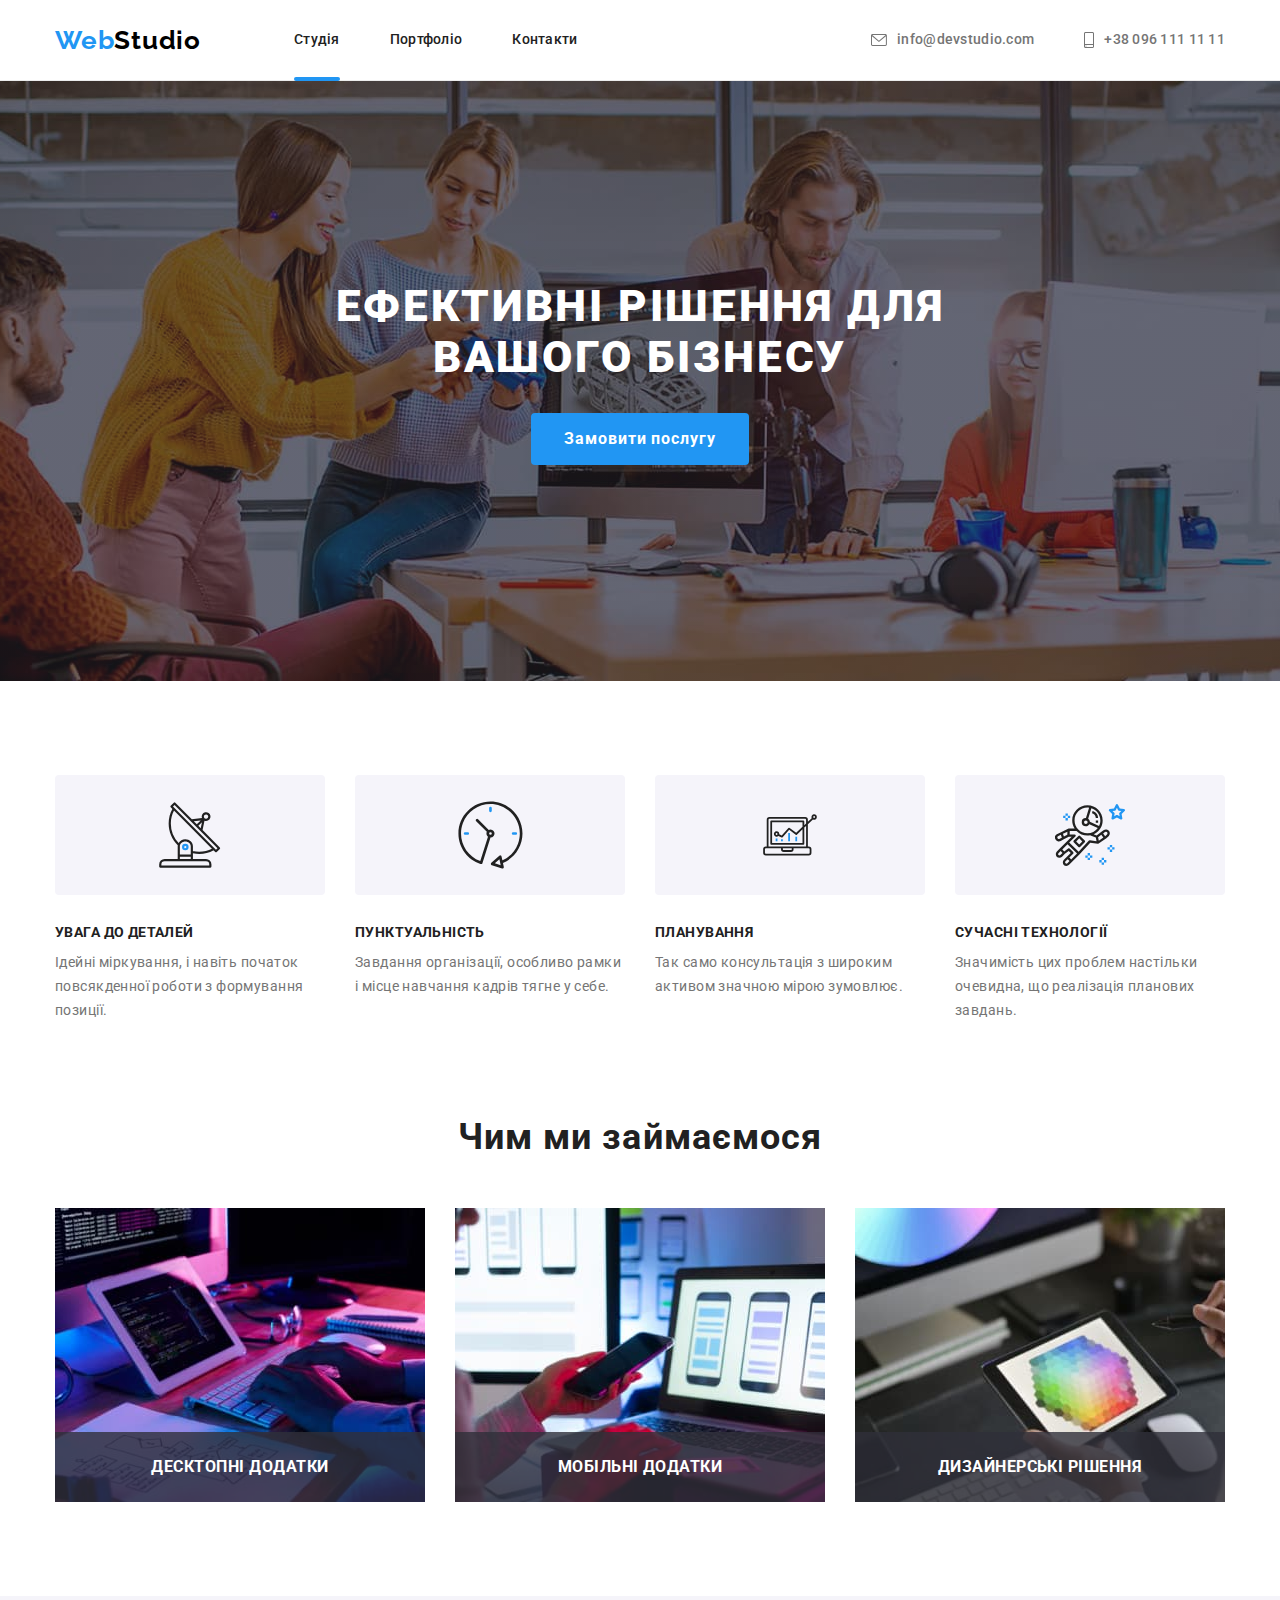
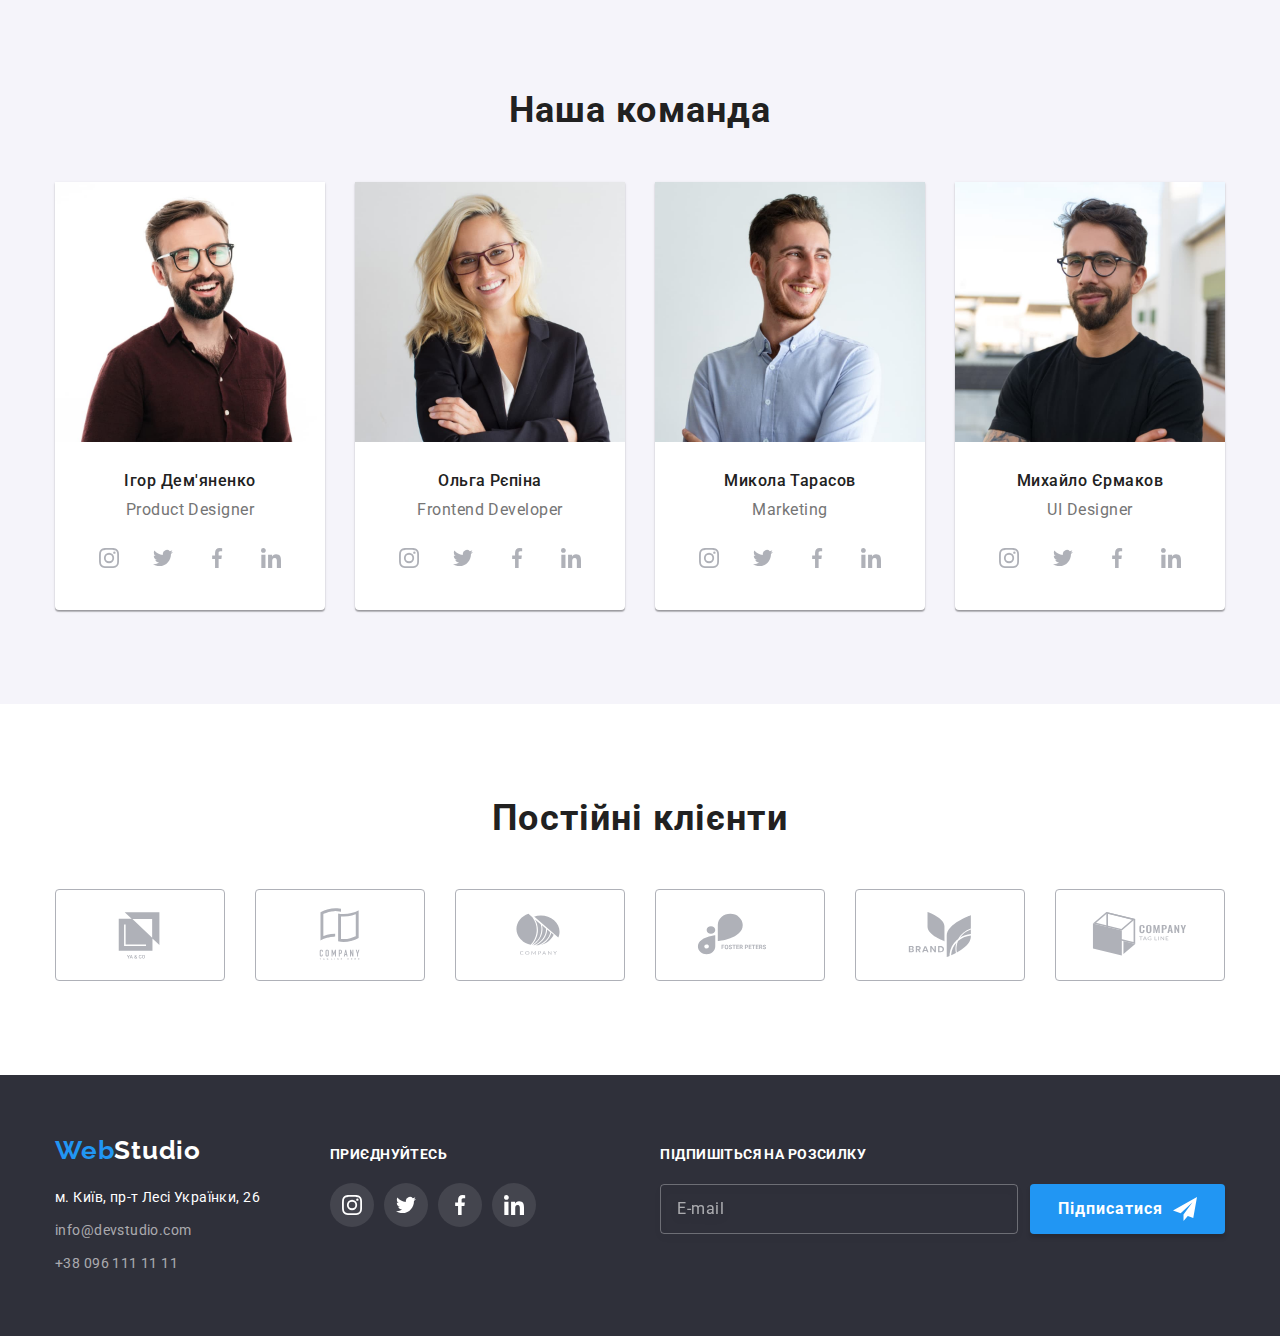
==== index.html @ 09e57047 "hw7" ====
<!DOCTYPE html>
<html lang="uk">
  <head>
    <meta charset="UTF-8" />
    <meta http-equiv="X-UA-Compatible" content="IE=edge" />
    <meta name="viewport" content="width=device-width, initial-scale=1.0" />
    <title>Document</title>
    <link
      href="https://fonts.googleapis.com/css2?family=Oleo+Script&family=Raleway:wght@700&family=Roboto:wght@400;500;700;900&display=swap"
      rel="stylesheet"
    />
    <link
      rel="stylesheet"
      href="https://cdnjs.cloudflare.com/ajax/libs/modern-normalize/1.1.0/modern-normalize.min.css"
    />
    <link rel="stylesheet" href="./css/styles.css" />
  </head>

  <body>
    <!-- шапка -->
    <header class="page-header">
      <div class="container main-nav">
        <nav class="main-nav">
          <a class="logo" href="./index.html"
            >Web<span class="main-nav__logo">Studio</span></a
          >
          <ul class="site-nav">
            <li class="site-nav__item">
              <a href="#" class="site-nav__link site-nav__link--active"
                >Студія</a
              >
            </li>
            <li class="site-nav__item">
              <a href="./portfolio.html" class="site-nav__link">Портфоліо</a>
            </li>
            <li class="site-nav__item">
              <a href="#" class="site-nav__link">Контакти</a>
            </li>
          </ul>
        </nav>
        <ul class="auth-nav">
          <li class="auth-nav__item">
            <a href="mailto:info@devstudio.com" class="auth-nav__link">
              <svg width="16" height="12">
                <use href="./images/icons.svg#icon-envelope"></use>
              </svg>
              info@devstudio.com</a
            >
          </li>
          <li class="auth-nav__item">
            <a href="tel:+380961111111" class="auth-nav__link">
              <svg width="10" height="16">
                <use href="./images/icons.svg#icon-smartphone"></use>
              </svg>
              +38 096 111 11 11</a
            >
          </li>
        </ul>
      </div>
    </header>
    <main>
      <!-- герой -->
      <section class="hero">
        <div class="container">
          <h1 class="hero__title">Ефективні рішення для вашого бізнесу</h1>
          <button data-modal-open class="hero__button" type="button">
            Замовити послугу
          </button>
        </div>
      </section>
      <!-- переваги -->
      <section class="section">
        <div class="container">
          <h2 class="visually-hidden">Переваги</h2>
          <ul class="advances">
            <li class="advances__item">
              <div class="advences__icons">
                <svg width="65.32" height="70">
                  <use href="./images/icons.svg#icon-antenna "></use>
                </svg>
              </div>
              <h3 class="advances__title">УВАГА ДО ДЕТАЛЕЙ</h3>
              <p class="advances__text">
                Ідейні міркування, і навіть початок повсякденної роботи з
                формування позиції.
              </p>
            </li>
            <li class="advances__item">
              <div class="advences__icons">
                <svg width="66.96" height="70">
                  <use href="./images/icons.svg#icon-clock "></use>
                </svg>
              </div>
              <h3 class="advances__title">ПУНКТУАЛЬНІСТЬ</h3>
              <p class="advances__text">
                Завдання організації, особливо рамки і місце навчання кадрів
                тягне у себе.
              </p>
            </li>
            <li class="advances__item">
              <div class="advences__icons">
                <svg width="70" height="53.69">
                  <use href="./images/icons.svg#icon-diagram "></use>
                </svg>
              </div>
              <h3 class="advances__title">ПЛАНУВАННЯ</h3>
              <p class="advances__text">
                Так само консультація з широким активом значною мірою зумовлює.
              </p>
            </li>
            <li class="advances__item">
              <div class="advences__icons">
                <svg width="70" height="70">
                  <use href="./images/icons.svg#icon-astronaut "></use>
                </svg>
              </div>
              <h3 class="advances__title">СУЧАСНІ ТЕХНОЛОГІЇ</h3>
              <p class="advances__text">
                Значимість цих проблем настільки очевидна, що реалізація
                планових завдань.
              </p>
            </li>
          </ul>
        </div>
      </section>
      <!-- робота -->
      <section class="section work__section">
        <div class="container">
          <h2 class="section-title">Чим ми займаємося</h2>
          <ul class="work">
            <li class="work__item">
              <img
                src="./images/img.jpg"
                alt="друкує код"
                width="370"
                height="294"
              />
              <p class="work__text">Десктопні додатки</p>
            </li>
            <li class="work__item">
              <img
                src="./images/img1.jpg"
                alt="робота за комп'ютером"
                width="370"
                height="294"
              />
              <p class="work__text">Мобільні додатки</p>
            </li>
            <li class="work__item">
              <img
                src="./images/img2.jpg"
                alt="розробка дизайну"
                width="370"
                height="294"
              />
              <p class="work__text">Дизайнерські рішення</p>
            </li>
          </ul>
        </div>
      </section>

      <!-- працівники -->
      <section class="section team__section">
        <div class="container">
          <h2 class="section-title">Наша команда</h2>
          <ul class="team">
            <li class="team__item">
              <img
                src="./images/igor.jpg"
                alt="чоловік"
                width="270"
                height="260"
              />
              <div class="team__information">
                <h3 class="team__title">Ігор Дем'яненко</h3>
                <p class="team__text">Product Designer</p>
                <ul class="team__net-list">
                  <li class="team__net-item">
                    <a href="" class="team__net-link">
                      <svg class="team__net-icon" width="20" height="20">
                        <use href="./images/icons.svg#icon-instagram"></use>
                      </svg>
                    </a>
                  </li>
                  <li class="team__net-item">
                    <a href="" class="team__net-link">
                      <svg class="team__net-icon" width="20" height="20">
                        <use href="./images/icons.svg#icon-twitter"></use>
                      </svg>
                    </a>
                  </li>
                  <li class="team__net-item">
                    <a href="" class="team__net-link">
                      <svg class="team__net-icon" width="20" height="20">
                        <use href="./images/icons.svg#icon-facebook"></use>
                      </svg>
                    </a>
                  </li>
                  <li class="team__net-item">
                    <a href="" class="team__net-link">
                      <svg class="team__net-icon" width="20" height="20">
                        <use href="./images/icons.svg#icon-linkedin"></use>
                      </svg>
                    </a>
                  </li>
                </ul>
              </div>
            </li>
            <li class="team__item">
              <img
                src="./images/olga.jpg"
                alt="жінка"
                width="270"
                height="260"
              />
              <div class="team__information">
                <h3 class="team__title">Ольга Рєпіна</h3>
                <p class="team__text">Frontend Developer</p>
                <ul class="team__net-list">
                  <li class="team__net-item">
                    <a href="" class="team__net-link">
                      <svg class="team__net-icon" width="20" height="20">
                        <use href="./images/icons.svg#icon-instagram"></use>
                      </svg>
                    </a>
                  </li>
                  <li class="team__net-item">
                    <a href="" class="team__net-link">
                      <svg class="team__net-icon" width="20" height="20">
                        <use href="./images/icons.svg#icon-twitter"></use>
                      </svg>
                    </a>
                  </li>
                  <li class="team__net-item">
                    <a href="" class="team__net-link">
                      <svg class="team__net-icon" width="20" height="20">
                        <use href="./images/icons.svg#icon-facebook"></use>
                      </svg>
                    </a>
                  </li>
                  <li class="team__net-item">
                    <a href="" class="team__net-link">
                      <svg class="team__net-icon" width="20" height="20">
                        <use href="./images/icons.svg#icon-linkedin"></use>
                      </svg>
                    </a>
                  </li>
                </ul>
              </div>
            </li>
            <li class="team__item">
              <img
                src="./images/mykola.jpg"
                alt="чоловік"
                width="270"
                height="260"
              />
              <div class="team__information">
                <h3 class="team__title">Микола Тарасов</h3>
                <p class="team__text">Marketing</p>
                <ul class="team__net-list">
                  <li class="team__net-item">
                    <a href="" class="team__net-link">
                      <svg class="team__net-icon" width="20" height="20">
                        <use href="./images/icons.svg#icon-instagram"></use>
                      </svg>
                    </a>
                  </li>
                  <li class="team__net-item">
                    <a href="" class="team__net-link">
                      <svg class="team__net-icon" width="20" height="20">
                        <use href="./images/icons.svg#icon-twitter"></use>
                      </svg>
                    </a>
                  </li>
                  <li class="team__net-item">
                    <a href="" class="team__net-link">
                      <svg class="team__net-icon" width="20" height="20">
                        <use href="./images/icons.svg#icon-facebook"></use>
                      </svg>
                    </a>
                  </li>
                  <li class="team__net-item">
                    <a href="" class="team__net-link">
                      <svg class="team__net-icon" width="20" height="20">
                        <use href="./images/icons.svg#icon-linkedin"></use>
                      </svg>
                    </a>
                  </li>
                </ul>
              </div>
            </li>
            <li class="team__item">
              <img
                src="./images/mykhailo.jpg"
                alt="чоловік"
                width="270"
                height="260"
              />
              <div class="team__information">
                <h3 class="team__title">Михайло Єрмаков</h3>
                <p class="team__text">UI Designer</p>
                <ul class="team__net-list">
                  <li class="team__net-item">
                    <a href="" class="team__net-link">
                      <svg class="team__net-icon" width="20" height="20">
                        <use href="./images/icons.svg#icon-instagram"></use>
                      </svg>
                    </a>
                  </li>
                  <li class="team__net-item">
                    <a href="" class="team__net-link">
                      <svg class="team__net-icon" width="20" height="20">
                        <use href="./images/icons.svg#icon-twitter"></use>
                      </svg>
                    </a>
                  </li>
                  <li class="team__net-item">
                    <a href="" class="team__net-link">
                      <svg class="team__net-icon" width="20" height="20">
                        <use href="./images/icons.svg#icon-facebook"></use>
                      </svg>
                    </a>
                  </li>
                  <li class="team__net-item">
                    <a href="" class="team__net-link">
                      <svg class="team__net-icon" width="20" height="20">
                        <use href="./images/icons.svg#icon-linkedin"></use>
                      </svg>
                    </a>
                  </li>
                </ul>
              </div>
            </li>
          </ul>
        </div>
      </section>
      <!-- клієнти -->
      <section class="section">
        <div class="container">
          <h2 class="section-title">Постійні клієнти</h2>
          <ul class="clients__list">
            <li class="clients__item">
              <a href="" class="clients__link">
                <svg class="clients__icon" width="106" height="60">
                  <use href="./images/icons.svg#icon-client1"></use>
                </svg>
              </a>
            </li>
            <li class="clients__item">
              <a href="" class="clients__link">
                <svg class="clients__icon" width="106" height="60">
                  <use href="./images/icons.svg#icon-client2"></use>
                </svg>
              </a>
            </li>
            <li class="clients__item">
              <a href="" class="clients__link">
                <svg class="clients__icon" width="106" height="60">
                  <use href="./images/icons.svg#icon-client3"></use>
                </svg>
              </a>
            </li>
            <li class="clients__item">
              <a href="" class="clients__link">
                <svg class="clients__icon" width="106" height="60">
                  <use href="./images/icons.svg#icon-client4"></use>
                </svg>
              </a>
            </li>
            <li class="clients__item">
              <a href="" class="clients__link">
                <svg class="clients__icon" width="106" height="60">
                  <use href="./images/icons.svg#icon-client5"></use>
                </svg>
              </a>
            </li>
            <li class="clients__item">
              <a href="" class="clients__link">
                <svg class="clients__icon" width="106" height="60">
                  <use href="./images/icons.svg#icon-client6"></use>
                </svg>
              </a>
            </li>
          </ul>
        </div>
      </section>
    </main>
    <!-- футер -->
    <footer class="footer">
      <div class="footer__container container">
        <div class="footer__container">
          <div class="footer-contacts__container">
            <a class="logo" href="./index.html"
              >Web<span class="footer-contacts__logo">Studio</span></a
            >
            <address class="footer-contacts__address">
              <ul class="footer-contacts__list">
                <li class="footer-contacts__item">
                  <a
                    class="footer-contacts__maps"
                    href="https://goo.gl/maps/bRiLxxTFk4Lpj27C7"
                    target="_blank"
                    rel="nofollow"
                    >м. Київ, пр-т Лесі Українки, 26</a
                  >
                </li>
                <li class="footer-contacts__item">
                  <a
                    class="footer-contacts__link"
                    href="mailto:info@devstudio.com"
                    >info@devstudio.com</a
                  >
                </li>
                <li class="footer-contacts__tem">
                  <a class="footer-contacts__link" href="tel:+380961111111"
                    >+38 096 111 11 11</a
                  >
                </li>
              </ul>
            </address>
          </div>
          <div class="footer-socials">
            <h2 class="footer-socials__title">Приєднуйтесь</h2>
            <ul class="footer-socials__list">
              <li class="footer-socials__item">
                <a href="" class="footer-socials__link">
                  <svg class="footer-socials__icon" width="20" height="20">
                    <use href="./images/icons.svg#icon-instagram"></use>
                  </svg>
                </a>
              </li>
              <li class="footer-socials__item">
                <a href="" class="footer-socials__link">
                  <svg class="footer-socials__icon" width="20" height="20">
                    <use href="./images/icons.svg#icon-twitter"></use>
                  </svg>
                </a>
              </li>
              <li class="footer-socials__item">
                <a href="" class="footer-socials__link">
                  <svg class="footer-socials__icon" width="20" height="20">
                    <use href="./images/icons.svg#icon-facebook"></use>
                  </svg>
                </a>
              </li>
              <li class="footer-socials__item">
                <a href="" class="footer-socials__link">
                  <svg class="footer-socials__icon" width="20" height="20">
                    <use href="./images/icons.svg#icon-linkedin"></use>
                  </svg>
                </a>
              </li>
            </ul>
          </div>
        </div>
        <form class="footer-form">
          <label class="footer-form__title" for="email"
            >Підпишіться на розсилку</label
          >
          <div class="footer-form__box">
            <input
              class="footer-form__input"
              type="email"
              name="email"
              id="email"
              placeholder="E-mail"
            />
            <button class="footer-form__button" type="submit">
              Підписатися
              <svg class="footer-form__icon" width="24" height="24">
                <use href="./images/icons.svg#icon-icon-send"></use>
              </svg>
            </button>
          </div>
        </form>
      </div>
    </footer>
    <!-- модальне вікно -->
    <div class="backdrop is-hidden" data-modal>
      <div class="modal">
        <button class="modal__button-close" type="button" data-modal-close>
          <svg width="11" height="11">
            <use
              class="modal__close-svg"
              href="./images/icons.svg#icon-close"
            ></use>
          </svg>
        </button>
        <p class="modal__title">Залиште свої дані, ми вам передзвонимо</p>
        <form>
          <label for="name" class="modal__form-label-name">Ім'я</label>
          <div class="modal__form-field">
            <input
              class="modal__form-input"
              type="text"
              name="name"
              id="name"
            />
            <svg class="modal__form-icon" width="12" height="12">
              <use href="./images/icons.svg#icon-form1"></use>
            </svg>
          </div>
          <label for="tel" class="modal__form-label">Телефон</label>
          <div class="modal__form-field">
            <input class="modal__form-input" type="tel" name="tel" id="tel" />
            <svg class="modal__form-icon" width="12" height="12">
              <use href="./images/icons.svg#icon-form2"></use>
            </svg>
          </div>
          <label for="email-form" class="modal__form-label">Пошта</label>
          <div class="modal__form-field">
            <input
              class="modal__form-input"
              type="email"
              name="email"
              id="email-form"
            />
            <svg class="modal__form-icon" width="12" height="12">
              <use href="./images/icons.svg#icon-form3"></use>
            </svg>
          </div>
          <label for="feedback" class="modal__form-label">Коментар</label>
          <textarea
            class="modal__form-comment"
            name="feedback"
            id="feedback"
            rows="10"
            placeholder="Введіть текст"
          ></textarea>
          <label class="modal__form-agreement" for="form-agreement">
            <input
              class="modal__checkbox"
              type="checkbox"
              name="form-agreement"
              id="form-agreement"
            />
            <span class="modal__checkbox-icon">
              <svg class="modal__check-icon" width="12" height="12">
                <use href="./images/icons.svg#icon-check"></use>
              </svg>
            </span>
            Погоджуюся з розсилкою та приймаю
            <a href="#"><span class="modal__agreement">Умови договору</span></a>
          </label>
          <button class="modal__button-form" type="submit">Відправити</button>
        </form>
      </div>
    </div>
    <script src="./js/modal.js"></script>
  </body>
</html>
---- css/styles.css ----
/* колір основного тексту #757575 */
/* колір заголовків #212121 */
/* білий #FFFFFF */
/* акцент #2196F3 */
/* пошта та адреса в футері rgba(255, 255, 255, 0.6) */
/* Background #F5F5F5 */
:root {
  --primary-text-color: #757575;
  --title-text-color: #212121;
  --accent-color: #2196f3;
  --white-text-color: #ffffff;
  --white-background-color: #ffffff;
  --primary-font-weight: 500;
  --second-font-weight: 700;
  --gradient: linear-gradient(rgba(47, 48, 58, 0.4), rgba(47, 48, 58, 0.4));
}
.section-title {
  margin-top: 0px;
  margin-bottom: 50px;
  color: var(--title-text-color);
  font-weight: var(--second-font-weight);
  font-size: 36px;
  line-height: 1.16;
  letter-spacing: 0.03em;
  text-align: center;
}
.container {
  width: 1200px;
  padding: 0 15px;
  margin: 0 auto;
}
.visually-hidden {
  position: absolute;
  white-space: nowrap;
  width: 1px;
  height: 1px;
  overflow: hidden;
  border: 0;
  padding: 0;
  clip: rect(0 0 0 0);
  clip-path: inset(50%);
  margin: -1px;
}
.section {
  padding-top: 94px;
  padding-bottom: 94px;
}
h1,
h2,
h3,
p {
  margin: 0px;
}
ul {
  margin: 0px;
  padding: 0px;
  list-style: none;
}
a {
  text-decoration: none;
}
body {
  background-color: var(--white-background-color);
  color: var(--primary-text-color);
  font-family: Roboto, sans-serif;
}

img {
  display: block;
  max-width: 100%;
  height: auto;
}
/* header */
.page-header {
  border-bottom: 1px solid #ececec;
}
/* main-nav */
.main-nav {
  display: flex;
  align-items: center;
  justify-content: space-between;
}

/* site-nav */
.logo {
  color: var(--accent-color);
  font-family: Raleway;
  font-weight: var(--second-font-weight);
  font-size: 26px;
  line-height: 1.19;
  letter-spacing: 0.03em;
}

.main-nav__logo {
  color: #000000;
}
.site-nav {
  display: flex;
  margin-left: 93px;
}
.site-nav__item {
  position: relative;
}

.site-nav__link--active::after {
  display: inline-block;
  content: "";
  width: 100%;
  height: 4px;
  position: absolute;
  left: 0;
  bottom: -1px;
  background-color: var(--accent-color);
  border-radius: 2px;
}

.site-nav__item:not(:last-child) {
  margin-right: 50px;
}
.site-nav__link {
  display: block;
  padding-top: 32px;
  padding-bottom: 32px;
  color: var(--title-text-color);
  font-weight: var(--primary-font-weight);
  font-size: 14px;
  line-height: 1.14;
  letter-spacing: 0.02em;
  transition-property: color;
  transition-duration: 250ms;
  transition-timing-function: cubic-bezier(0.4, 0, 0.2, 1);
}
.site-nav__link:hover,
.site-nav__link:focus {
  color: var(--accent-color);
}
/* auth-nav */

.auth-nav {
  display: flex;
}
.auth-nav__item {
  display: flex;
}
.auth-nav__item:not(:last-child) {
  margin-right: 50px;
}
.auth-nav__link {
  color: var(--primary-text-color);
  font-weight: var(--primary-font-weight);
  font-size: 14px;
  line-height: 1.14;
  letter-spacing: 0.02em;
  display: flex;
  align-items: center;
  fill: currentColor;
  gap: 10px;
  transition-property: color;
  transition-duration: 250ms;
  transition-timing-function: cubic-bezier(0.4, 0, 0.2, 1);
}
.auth-nav__link:hover,
.auth-nav__link:focus {
  color: var(--accent-color);
}
/* hero */
.hero {
  max-width: 1600px;
  height: 600px;
  margin: 0 auto;
  background-color: #2f303a;
  background-image: var(--gradient), url(../images/hero.jpg);
  background-position: center;
  background-repeat: no-repeat;
  background-size: cover;
  text-align: center;
  padding: 200px 0;
}
.hero__title {
  margin-left: auto;
  margin-right: auto;
  margin-top: 0px;
  margin-bottom: 30px;
  width: 696px;
  text-transform: uppercase;
  color: var(--white-text-color);
  font-weight: 900;
  font-size: 44px;
  line-height: 1.16;
  letter-spacing: 0.06em;
}
.hero__button {
  border: 1px solid transparent;
  border-radius: 4px;
  padding: 10px 32px;
  min-width: 216px;
  background-color: var(--accent-color);
  color: var(--white-text-color);
  font-weight: var(--second-font-weight);
  font-size: 16px;
  line-height: 1.87;
  letter-spacing: 0.06em;
  text-align: center;
  cursor: pointer;
}

/* button */

.filter__button {
  border: 1px solid transparent;
  border-radius: 4px;
  padding: 6px 22px;
  background-color: #f5f4fa;
  color: var(--title-text-color);
  font-weight: var(--primary-font-weight);
  font-size: 16px;
  line-height: 1.62;
  letter-spacing: 0.03em;
  cursor: pointer;
  text-align: center;
  transition-property: background-color, color, box-shadow;
  transition-duration: 250ms;
  transition-timing-function: cubic-bezier(0.4, 0, 0.2, 1);
}
.filter__item:not(:last-child) {
  margin-right: 8px;
}

.filter__button:hover,
.filter__button:focus {
  background-color: var(--accent-color);
  color: var(--white-text-color);
  box-shadow: 0px 3px 1px rgba(0, 0, 0, 0.1), 0px 1px 2px rgba(0, 0, 0, 0.08),
    0px 2px 2px rgba(0, 0, 0, 0.12);
}
.filter__list {
  display: flex;
  justify-content: center;
  margin-bottom: 50px;
}
/* advances */
.advances {
  display: flex;
  justify-content: center;
}
.advances__item:not(:last-child) {
  margin-right: 30px;
}

.advances__title {
  margin-top: 0px;
  margin-bottom: 10px;
  color: var(--title-text-color);
  font-weight: var(--second-font-weight);
  font-size: 14px;
  line-height: 1.14;
  letter-spacing: 0.03em;
}
.advances__text {
  margin-top: 0px;
  margin-bottom: 0px;
  font-size: 14px;
  line-height: 1.71;
  letter-spacing: 0.03em;
}

.advences__icons {
  display: flex;
  width: 270px;
  height: 120px;
  background-color: rgba(245, 244, 250, 1);
  border-radius: 4px;
  justify-content: center;
  align-items: center;
  margin-bottom: 30px;
}
/* work */
.work {
  display: flex;
  justify-content: center;
}
.work__item:not(:last-child) {
  margin-right: 30px;
}
.work__item {
  position: relative;
}
.work__text {
  display: flex;
  position: absolute;
  width: 100%;
  height: 70px;
  bottom: 0;
  left: 0;
  background: rgba(47, 48, 58, 0.8);
  font-weight: var(--second-font-weight);
  letter-spacing: 0.03em;
  line-height: 1.14;
  text-transform: uppercase;
  color: var(--white-text-color);
  align-items: center;
  justify-content: center;
}
.work__section {
  padding-top: 0px;
}
/* team */
.team {
  display: flex;
  justify-content: center;
}
.team__section {
  background-color: #f5f4fa;
}
.team__item {
  background-color: #fff;
  box-shadow: 0px 1px 3px rgba(0, 0, 0, 0.12), 0px 1px 1px rgba(0, 0, 0, 0.14),
    0px 2px 1px rgba(0, 0, 0, 0.2);
  border-radius: 0px 0px 4px 4px;
}
.team__item:not(:last-child) {
  margin-right: 30px;
}

.team__title {
  margin-bottom: 10px;
  text-align: center;
  color: var(--title-text-color);
  font-weight: var(--primary-font-weight);
  font-size: 16px;
  line-height: 1.17;
  letter-spacing: 0.03em;
}
.team__text {
  text-align: center;
  font-size: 16px;
  line-height: 1.17;
  letter-spacing: 0.03em;
  margin-bottom: 16px;
}
.team__information {
  padding-top: 30px;
  padding-bottom: 30px;
}

.team__net-list {
  display: flex;
  justify-content: center;
  gap: 10px;
}
.team__net-link {
  display: flex;
  width: 100%;
  height: 100%;
  align-items: center;
  justify-content: center;
  background-color: var(--white-background-color);
  border-radius: 50%;
  transition-property: background-color;
  transition-duration: 250ms;
  transition-timing-function: cubic-bezier(0.4, 0, 0.2, 1);
}
.team__net-link:hover,
.team__net-link:focus {
  background-color: var(--accent-color);
}
.team__net-link:hover .team__net-icon {
  fill: var(--white-text-color);
}
.team__net-link:focus .team__net-icon {
  fill: var(--white-text-color);
}
.team__net-icon {
  fill: #afb1b8;
  transition-property: fill;
  transition-duration: 250ms;
  transition-timing-function: cubic-bezier(0.4, 0, 0.2, 1);
}
.team__net-item {
  width: 44px;
  height: 44px;
}
/* clients */
.clients__list {
  display: flex;
  gap: 30px;
}

.clients__item {
  height: 92px;
  width: calc((100% - 60px) / 6);
}

.clients__link {
  display: flex;
  width: 100%;
  height: 100%;
  align-items: center;
  justify-content: center;
  border: 1px solid #afb1b8;
  border-radius: 4px;
  color: #afb1b8;
  transition-property: border-color;
  transition-duration: 250ms;
  transition-timing-function: cubic-bezier(0.4, 0, 0.2, 1);
}
.clients__icon {
  fill: currentColor;
  transition-property: fill;
  transition-duration: 250ms;
  transition-timing-function: cubic-bezier(0.4, 0, 0.2, 1);
}
.clients__link:hover,
.clients__link:focus {
  border-color: var(--accent-color);
}
.clients__link:hover .clients__icon {
  fill: var(--accent-color);
}
.clients__link:focus .clients__icon {
  fill: var(--accent-color);
}
/* footer */
.footer {
  background-color: #2f303a;
  padding-top: 60px;
  padding-bottom: 60px;
}
.footer__container {
  display: flex;
  align-items: baseline;
  flex-grow: 1;
}
.footer-first__container {
  flex-grow: 1;
}

.footer-contacts__logo {
  color: var(--white-text-color);
}

.footer-contacts__address {
  margin-top: 20px;
}
.footer-contacts__item {
  margin-top: 0px;
  font-size: 14px;
  line-height: 1.71;
  letter-spacing: 0.03em;
}
.footer-contacts__item:not(:last-child) {
  margin-bottom: 9px;
}
.footer-contacts__list {
  color: rgba(255, 255, 255, 0.6);
  text-decoration: none;
  font-style: normal;
  font-size: 14px;
  line-height: 1.71;
  letter-spacing: 0.03em;
}
.footer-contacts__maps {
  color: var(--white-text-color);
  text-decoration: none;
}
.footer-contacts__link {
  color: rgba(255, 255, 255, 0.6);
}
.footer-socials {
  margin-left: 70px;
  margin-right: 0 auto;
}
.footer-socials__title {
  margin-top: 0px;
  margin-bottom: 20px;
  color: var(--white-text-color);
  font-weight: var(--second-font-weight);
  font-size: 14px;
  line-height: 1.16;
  letter-spacing: 0.03em;
  text-transform: uppercase;
}
.footer-socials__item {
  width: 44px;
  height: 44px;
}

.footer-socials__list {
  display: flex;
  justify-content: center;
  gap: 10px;
}
.footer-socials__link {
  display: flex;
  width: 100%;
  height: 100%;
  align-items: center;
  justify-content: center;
  background-color: rgba(255, 255, 255, 0.1);
  border-radius: 50%;
  transition-property: background-color;
  transition-duration: 250ms;
  transition-timing-function: cubic-bezier(0.4, 0, 0.2, 1);
}
.footer-socials__link:hover,
.footer-socials__link:focus {
  background-color: var(--accent-color);
}
.footer-socials__link:hover .footer-socials__icon {
  fill: var(--white-text-color);
}
.footer-socials__link:focus .footer-socials__icon {
  fill: var(--white-text-color);
}
.footer-socials__icon {
  fill: var(--white-text-color);
}
.footer-form {
  margin-left: 93px;
}
.footer-form__title {
  margin-top: 0px;
  color: var(--white-text-color);
  font-weight: var(--second-font-weight);
  font-size: 14px;
  line-height: 1.16;
  letter-spacing: 0.03em;
  text-transform: uppercase;
}
.footer-form__box {
  display: flex;
  justify-content: right;
  margin-top: 20px;
}
.footer-form__input {
  width: 358px;
  padding: 14px 16px;
  margin-right: 12px;
  font-size: 16px;
  line-height: 1.25;
  letter-spacing: 0.03em;
  background-color: initial;
  outline: none;
  border: 1px solid rgba(255, 255, 255, 0.3);
  filter: drop-shadow(0px 4px 4px rgba(0, 0, 0, 0.15));
  border-radius: 4px;
}
.footer-form__input::placeholder {
  font-size: 16px;
  line-height: 1.25;
  letter-spacing: 0.03em;
  color: rgba(255, 255, 255, 0.6);
}
.footer-form__button {
  display: flex;
  border: none;
  border-radius: 4px;
  padding: 10px 28px;
  background-color: var(--accent-color);
  color: var(--white-text-color);
  font-weight: var(--second-font-weight);
  font-size: 16px;
  line-height: 1.87;
  letter-spacing: 0.06em;
  text-align: center;
  align-items: center;
  cursor: pointer;
  box-shadow: 0px 4px 4px rgba(0, 0, 0, 0.15);
}
.footer-form__icon {
  margin-left: 10px;
}
/* products */
.products {
  display: flex;
  flex-wrap: wrap;
}

.products__item {
  margin-right: 30px;
  margin-bottom: 30px;
  width: 370px;
  border-bottom: 1px solid #eeeeee;
}
.products__item:nth-child(3n) {
  margin-right: 0px;
}
.products__item:nth-last-child(-n + 3) {
  margin-bottom: 0px;
}
.products__link {
  display: block;
  transition: box-shadow 250ms cubic-bezier(0.4, 0, 0.2, 1);
}
.products__link:hover,
.products__link:focus {
  box-shadow: 0px 1px 1px rgba(0, 0, 0, 0.12), 0px 4px 4px rgba(0, 0, 0, 0.06),
    1px 4px 6px rgba(0, 0, 0, 0.16);
}
.products__title {
  margin-bottom: 4px;
  color: var(--title-text-color);
  font-weight: var(--second-font-weight);
  font-size: 18px;
  line-height: 2;
  letter-spacing: 0.06em;
}
.products__text {
  font-size: 16px;
  line-height: 1.87;
  letter-spacing: 0.03em;
  color: var(--primary-text-color);
}
.products__description {
  padding: 20px 24px;
  border-bottom: 1px solid #eeeeee;
  border-left: 1px solid #eeeeee;
  border-right: 1px solid #eeeeee;
}
.products__img {
  overflow: hidden;
  position: relative;
}

.products__overlay {
  position: absolute;
  background: rgba(33, 150, 243, 0.9);
  top: 0;
  left: 0;
  width: 100%;
  height: 100%;
  transition: transform 250ms cubic-bezier(0.4, 0, 0.2, 1);
  transition-property: transform;
  transform: translateY(100%);
}

.products__overlay-text {
  font-weight: 400;
  font-size: 18px;
  letter-spacing: 0.03em;
  color: var(--white-text-color);
  padding: 63px 24px;
  line-height: 1.5;
}

.products__link:hover .products__overlay,
.products__link:focus .products__overlay {
  transform: translateY(0);
}

/* form */
.backdrop.is-hidden {
  visibility: hidden;
  opacity: 0;
  pointer-events: none;
}
.backdrop {
  position: fixed;
  top: 0;
  left: 0;
  width: 100%;
  height: 100%;
  background-color: rgba(0, 0, 0, 0.2);
  transition: opacity 250ms cubic-bezier(0.4, 0, 0.2, 1),
    visibility 250ms cubic-bezier(0.4, 0, 0.2, 1);
}
.modal {
  position: absolute;
  transform: translate(-50%, -50%);
  top: 50%;
  left: 50%;
  width: 528px;
  background: var(--white-background-color);
  box-shadow: 0px 1px 3px rgba(0, 0, 0, 0.12), 0px 1px 1px rgba(0, 0, 0, 0.14),
    0px 2px 1px rgba(0, 0, 0, 0.2);
  border-radius: 4px;
  transition: transform 250ms cubic-bezier(0.4, 0, 0.2, 1);
  padding: 40px;
}
.modal__button-close {
  position: absolute;
  cursor: pointer;
  top: 8px;
  right: 8px;
  width: 30px;
  height: 30px;
  background: #ffffff;
  border-radius: 50%;
  border: 1px solid rgba(0, 0, 0, 0.1);
  transition-property: border-color;
  transition-duration: 250ms;
  transition-timing-function: cubic-bezier(0.4, 0, 0.2, 1);
}
.modal__button-close:hover,
.modal__button-close:focus {
  border-color: var(--accent-color);
}
.modal__close-svg {
  transition-property: fill;
  transition-duration: 250ms;
  transition-timing-function: cubic-bezier(0.4, 0, 0.2, 1);
}
.modal__button-close:hover .modal__close-svg {
  fill: var(--accent-color);
}
.modal__button-close:focus .modal__close-svg {
  fill: var(--accent-color);
}

.modal__title {
  font-weight: var(--second-font-weight);
  color: var(--title-text-color);
  font-size: 20px;
  letter-spacing: 0.03em;
  line-height: 1.15;
  text-align: center;
  margin-bottom: 12px;
}
.modal__form-label-name {
  display: block;
  font-weight: 400;
  font-size: 12px;
  line-height: 1.17;
  margin-bottom: 4px;
  letter-spacing: 0.01em;
}
.modal__form-label {
  display: block;
  font-weight: 400;
  font-size: 12px;
  line-height: 1.17;
  margin-bottom: 4px;
  margin-top: 10px;
  letter-spacing: 0.01em;
}
.modal__form-field {
  position: relative;
}
.modal__form-comment {
  display: block;
  resize: none;
  padding: 12px 16px;
  width: 100%;
  height: 120px;
  border: 1px solid rgba(33, 33, 33, 0.2);
  border-radius: 4px;
  margin-bottom: 20px;
}

.modal__form-comment::placeholder {
  color: rgba(117, 117, 117, 0.5);
  letter-spacing: 0.01em;
  font-size: 12px;
  line-height: 1.17;
}

.modal__form-input {
  width: 100%;
  padding: 12px 15px 12px 42px;
  font-size: 12px;
  line-height: 1.17;
  border: 1px solid rgba(33, 33, 33, 0.2);
  border-radius: 4px;
  outline: none;
  transition-property: border-color;
  transition-duration: 250ms;
  transition-timing-function: cubic-bezier(0.4, 0, 0.2, 1);
}

.modal__form-input:hover,
.modal__form-input:focus {
  border-color: var(--accent-color);
}

.modal__form-input:hover + .modal__form-icon {
  fill: var(--accent-color);
}
.modal__form-input:focus + .modal__form-icon {
  fill: var(--accent-color);
}

.modal__form-icon {
  position: absolute;
  top: 50%;
  left: 15px;
  transform: translateY(-50%);
  align-items: center;
  transition-property: fill;
  transition-duration: 250ms;
  transition-timing-function: cubic-bezier(0.4, 0, 0.2, 1);
}
.modal__form-agreement {
  display: flex;
  align-items: center;
  justify-content: center;
  letter-spacing: 0.03em;
  font-size: 14px;
  line-height: 1.71;
}

.modal__agreement {
  color: var(--accent-color);
  text-decoration: underline;
  letter-spacing: 0.03em;
  font-size: 14px;
  line-height: 1.71;
}
.modal__checkbox-icon {
  position: relative;
  display: inline-block;
  margin-right: 7px;
  width: 16px;
  height: 16px;
  border: 2px solid var(--title-text-color);
  border-radius: 2px;
  transition-property: background-color, border-color;
  transition-duration: 250ms;
  transition-timing-function: cubic-bezier(0.4, 0, 0.2, 1);
}
.modal__check-icon {
  position: absolute;
  top: 50%;
  left: 50%;
  transform: translate(-50%, -50%);
}

.modal__checkbox {
  -webkit-appearance: none;
  -moz-appearance: none;
  appearance: none;
}
.modal__checkbox:checked + .modal__checkbox-icon {
  background-color: var(--accent-color);
  border-color: var(--accent-color);
}

.modal__button-form {
  display: block;
  margin: 30px auto 0;
  border: none;
  border-radius: 4px;
  padding: 10px 52px;
  background-color: var(--accent-color);
  color: var(--white-text-color);
  font-weight: var(--second-font-weight);
  font-size: 16px;
  line-height: 1.87;
  letter-spacing: 0.06em;
  text-align: center;
  cursor: pointer;
  box-shadow: 0px 4px 4px rgba(0, 0, 0, 0.15);
  transition-property: background-color, box-shadow;
  transition-duration: 250ms;
  transition-timing-function: cubic-bezier(0.4, 0, 0.2, 1);
}

.modal__button-form:hover,
.modal__button-form:focus {
  background: #188ce8;
  box-shadow: 0px 4px 4px rgba(0, 0, 0, 0.15);
}
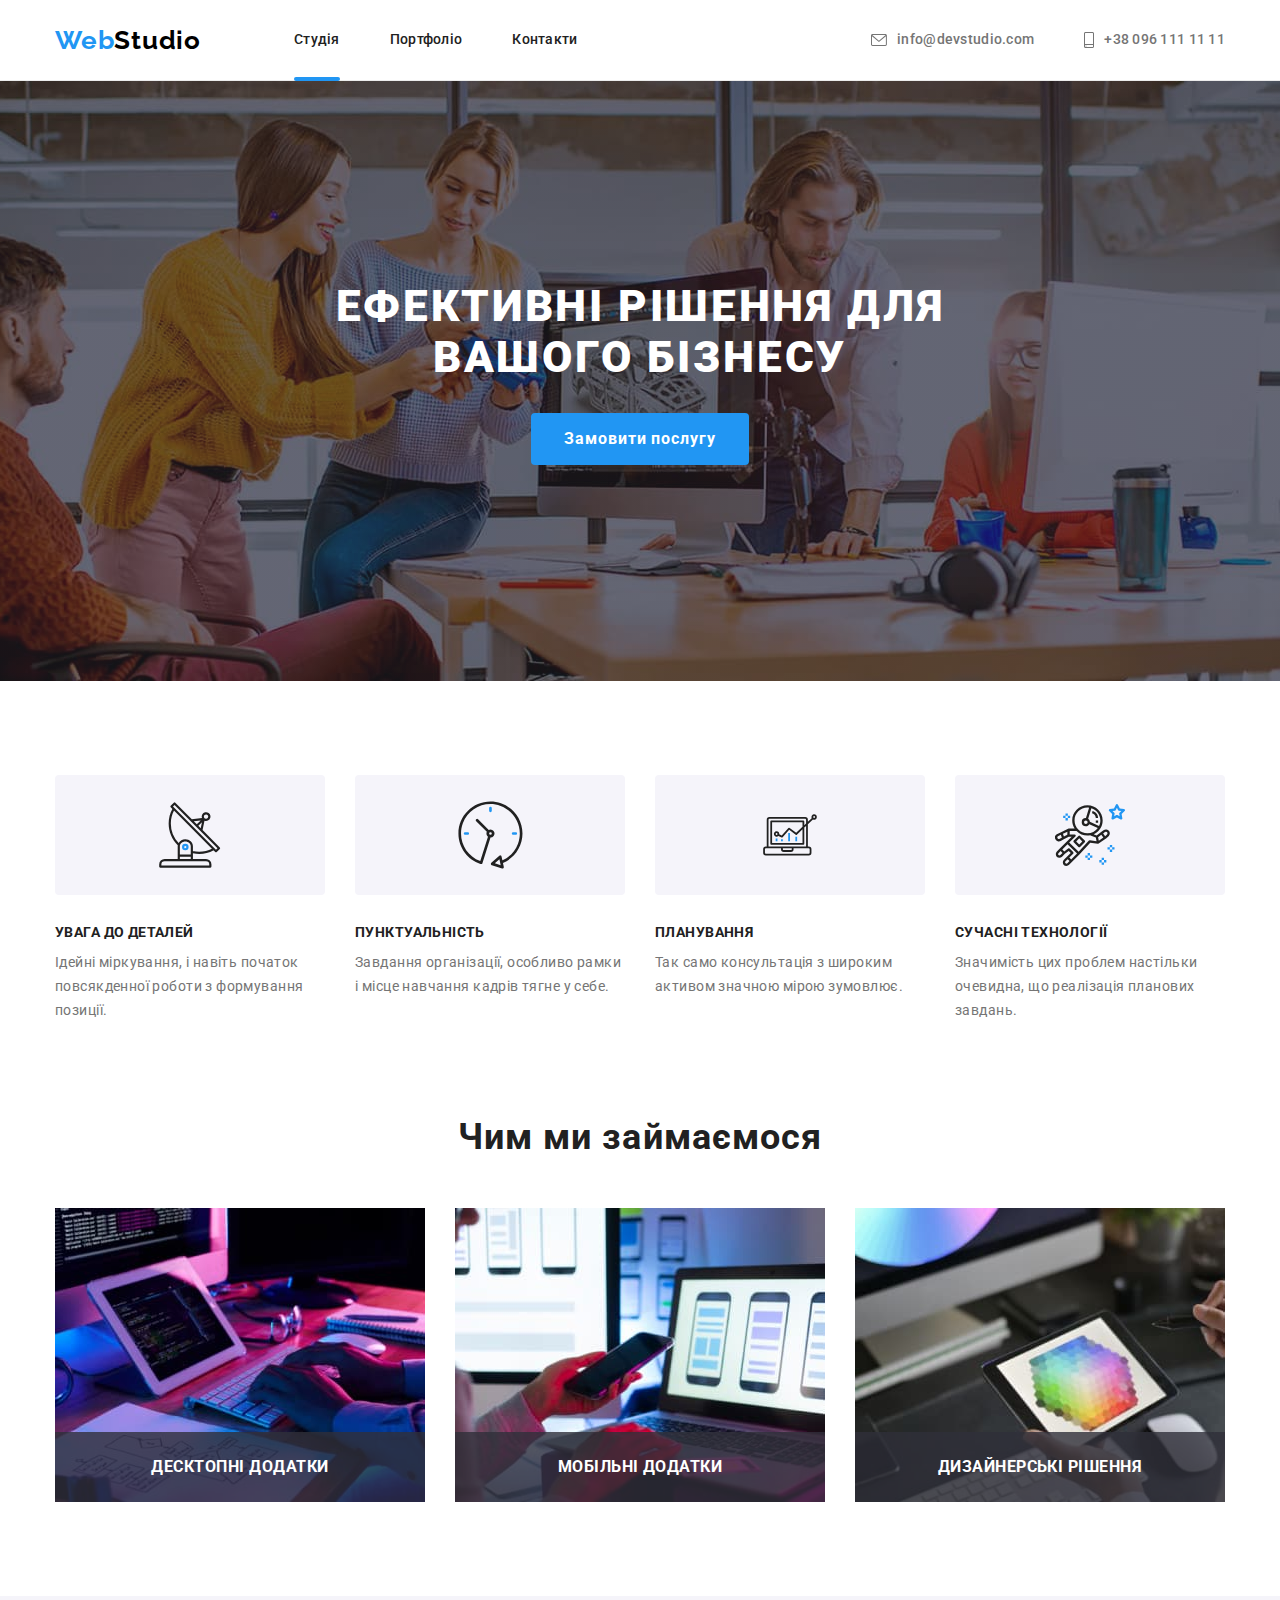
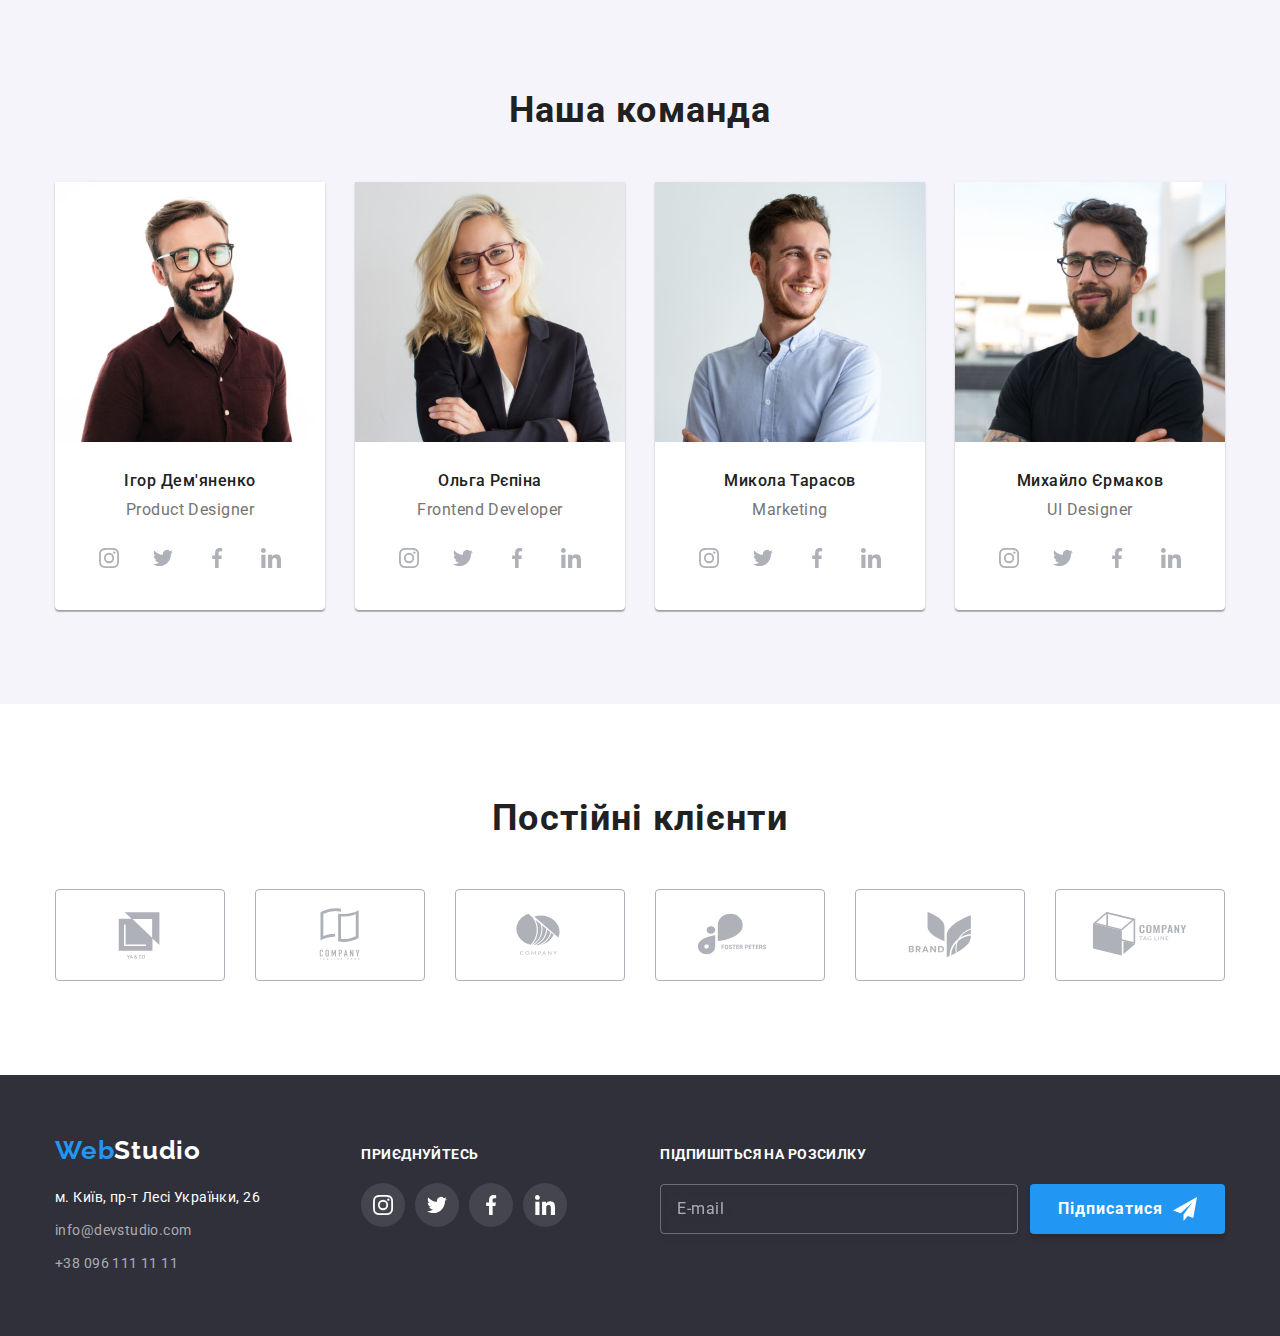
==== commit 0f8854a5: "homework 7" ====
--- a/index.html
+++ b/index.html
@@ -13,7 +13,7 @@
       rel="stylesheet"
       href="https://cdnjs.cloudflare.com/ajax/libs/modern-normalize/1.1.0/modern-normalize.min.css"
     />
-    <link rel="stylesheet" href="./css/styles.css" />
+    <link rel="stylesheet" href="./css/main.min.css" />
   </head>
 
   <body>
@@ -21,14 +21,10 @@
     <header class="page-header">
       <div class="container main-nav">
         <nav class="main-nav">
-          <a class="logo" href="./index.html"
-            >Web<span class="main-nav__logo">Studio</span></a
-          >
+          <a class="logo" href="./index.html">Web<span class="main-nav__logo">Studio</span></a>
           <ul class="site-nav">
             <li class="site-nav__item">
-              <a href="#" class="site-nav__link site-nav__link--active"
-                >Студія</a
-              >
+              <a href="#" class="site-nav__link site-nav__link--active">Студія</a>
             </li>
             <li class="site-nav__item">
               <a href="./portfolio.html" class="site-nav__link">Портфоліо</a>
@@ -63,9 +59,7 @@
       <section class="hero">
         <div class="container">
           <h1 class="hero__title">Ефективні рішення для вашого бізнесу</h1>
-          <button data-modal-open class="hero__button" type="button">
-            Замовити послугу
-          </button>
+          <button data-modal-open class="hero__button" type="button">Замовити послугу</button>
         </div>
       </section>
       <!-- переваги -->
@@ -74,31 +68,29 @@
           <h2 class="visually-hidden">Переваги</h2>
           <ul class="advances">
             <li class="advances__item">
-              <div class="advences__icons">
+              <div class="advances__icons">
                 <svg width="65.32" height="70">
                   <use href="./images/icons.svg#icon-antenna "></use>
                 </svg>
               </div>
               <h3 class="advances__title">УВАГА ДО ДЕТАЛЕЙ</h3>
               <p class="advances__text">
-                Ідейні міркування, і навіть початок повсякденної роботи з
-                формування позиції.
+                Ідейні міркування, і навіть початок повсякденної роботи з формування позиції.
               </p>
             </li>
             <li class="advances__item">
-              <div class="advences__icons">
+              <div class="advances__icons">
                 <svg width="66.96" height="70">
                   <use href="./images/icons.svg#icon-clock "></use>
                 </svg>
               </div>
               <h3 class="advances__title">ПУНКТУАЛЬНІСТЬ</h3>
               <p class="advances__text">
-                Завдання організації, особливо рамки і місце навчання кадрів
-                тягне у себе.
+                Завдання організації, особливо рамки і місце навчання кадрів тягне у себе.
               </p>
             </li>
             <li class="advances__item">
-              <div class="advences__icons">
+              <div class="advances__icons">
                 <svg width="70" height="53.69">
                   <use href="./images/icons.svg#icon-diagram "></use>
                 </svg>
@@ -109,50 +101,34 @@
               </p>
             </li>
             <li class="advances__item">
-              <div class="advences__icons">
+              <div class="advances__icons">
                 <svg width="70" height="70">
                   <use href="./images/icons.svg#icon-astronaut "></use>
                 </svg>
               </div>
               <h3 class="advances__title">СУЧАСНІ ТЕХНОЛОГІЇ</h3>
               <p class="advances__text">
-                Значимість цих проблем настільки очевидна, що реалізація
-                планових завдань.
+                Значимість цих проблем настільки очевидна, що реалізація планових завдань.
               </p>
             </li>
           </ul>
         </div>
       </section>
       <!-- робота -->
-      <section class="section work__section">
+      <section class="section work">
         <div class="container">
           <h2 class="section-title">Чим ми займаємося</h2>
-          <ul class="work">
+          <ul class="work__list">
             <li class="work__item">
-              <img
-                src="./images/img.jpg"
-                alt="друкує код"
-                width="370"
-                height="294"
-              />
+              <img src="./images/img.jpg" alt="друкує код" width="370" height="294" />
               <p class="work__text">Десктопні додатки</p>
             </li>
             <li class="work__item">
-              <img
-                src="./images/img1.jpg"
-                alt="робота за комп'ютером"
-                width="370"
-                height="294"
-              />
+              <img src="./images/img1.jpg" alt="робота за комп'ютером" width="370" height="294" />
               <p class="work__text">Мобільні додатки</p>
             </li>
             <li class="work__item">
-              <img
-                src="./images/img2.jpg"
-                alt="розробка дизайну"
-                width="370"
-                height="294"
-              />
+              <img src="./images/img2.jpg" alt="розробка дизайну" width="370" height="294" />
               <p class="work__text">Дизайнерські рішення</p>
             </li>
           </ul>
@@ -160,17 +136,12 @@
       </section>
 
       <!-- працівники -->
-      <section class="section team__section">
+      <section class="section team">
         <div class="container">
           <h2 class="section-title">Наша команда</h2>
-          <ul class="team">
+          <ul class="team__list">
             <li class="team__item">
-              <img
-                src="./images/igor.jpg"
-                alt="чоловік"
-                width="270"
-                height="260"
-              />
+              <img src="./images/igor.jpg" alt="чоловік" width="270" height="260" />
               <div class="team__information">
                 <h3 class="team__title">Ігор Дем'яненко</h3>
                 <p class="team__text">Product Designer</p>
@@ -207,12 +178,7 @@
               </div>
             </li>
             <li class="team__item">
-              <img
-                src="./images/olga.jpg"
-                alt="жінка"
-                width="270"
-                height="260"
-              />
+              <img src="./images/olga.jpg" alt="жінка" width="270" height="260" />
               <div class="team__information">
                 <h3 class="team__title">Ольга Рєпіна</h3>
                 <p class="team__text">Frontend Developer</p>
@@ -249,12 +215,7 @@
               </div>
             </li>
             <li class="team__item">
-              <img
-                src="./images/mykola.jpg"
-                alt="чоловік"
-                width="270"
-                height="260"
-              />
+              <img src="./images/mykola.jpg" alt="чоловік" width="270" height="260" />
               <div class="team__information">
                 <h3 class="team__title">Микола Тарасов</h3>
                 <p class="team__text">Marketing</p>
@@ -291,12 +252,7 @@
               </div>
             </li>
             <li class="team__item">
-              <img
-                src="./images/mykhailo.jpg"
-                alt="чоловік"
-                width="270"
-                height="260"
-              />
+              <img src="./images/mykhailo.jpg" alt="чоловік" width="270" height="260" />
               <div class="team__information">
                 <h3 class="team__title">Михайло Єрмаков</h3>
                 <p class="team__text">UI Designer</p>
@@ -339,7 +295,7 @@
       <section class="section">
         <div class="container">
           <h2 class="section-title">Постійні клієнти</h2>
-          <ul class="clients__list">
+          <ul class="clients">
             <li class="clients__item">
               <a href="" class="clients__link">
                 <svg class="clients__icon" width="106" height="60">
@@ -389,8 +345,8 @@
     <!-- футер -->
     <footer class="footer">
       <div class="footer__container container">
-        <div class="footer__container">
-          <div class="footer-contacts__container">
+        <div class="footer__box">
+          <div class="footer-contacts">
             <a class="logo" href="./index.html"
               >Web<span class="footer-contacts__logo">Studio</span></a
             >
@@ -406,16 +362,12 @@
                   >
                 </li>
                 <li class="footer-contacts__item">
-                  <a
-                    class="footer-contacts__link"
-                    href="mailto:info@devstudio.com"
+                  <a class="footer-contacts__link" href="mailto:info@devstudio.com"
                     >info@devstudio.com</a
                   >
                 </li>
                 <li class="footer-contacts__tem">
-                  <a class="footer-contacts__link" href="tel:+380961111111"
-                    >+38 096 111 11 11</a
-                  >
+                  <a class="footer-contacts__link" href="tel:+380961111111">+38 096 111 11 11</a>
                 </li>
               </ul>
             </address>
@@ -455,9 +407,7 @@
           </div>
         </div>
         <form class="footer-form">
-          <label class="footer-form__title" for="email"
-            >Підпишіться на розсилку</label
-          >
+          <label class="footer-form__title" for="email">Підпишіться на розсилку</label>
           <div class="footer-form__box">
             <input
               class="footer-form__input"
@@ -481,22 +431,14 @@
       <div class="modal">
         <button class="modal__button-close" type="button" data-modal-close>
           <svg width="11" height="11">
-            <use
-              class="modal__close-svg"
-              href="./images/icons.svg#icon-close"
-            ></use>
+            <use class="modal__close-svg" href="./images/icons.svg#icon-close"></use>
           </svg>
         </button>
         <p class="modal__title">Залиште свої дані, ми вам передзвонимо</p>
         <form>
           <label for="name" class="modal__form-label-name">Ім'я</label>
           <div class="modal__form-field">
-            <input
-              class="modal__form-input"
-              type="text"
-              name="name"
-              id="name"
-            />
+            <input class="modal__form-input" type="text" name="name" id="name" />
             <svg class="modal__form-icon" width="12" height="12">
               <use href="./images/icons.svg#icon-form1"></use>
             </svg>
@@ -510,12 +452,7 @@
           </div>
           <label for="email-form" class="modal__form-label">Пошта</label>
           <div class="modal__form-field">
-            <input
-              class="modal__form-input"
-              type="email"
-              name="email"
-              id="email-form"
-            />
+            <input class="modal__form-input" type="email" name="email" id="email-form" />
             <svg class="modal__form-icon" width="12" height="12">
               <use href="./images/icons.svg#icon-form3"></use>
             </svg>
--- a/css/main.min.css
+++ b/css/main.min.css
@@ -0,0 +1,2 @@
+:root{--primary-text-color: #757575;--title-text-color: #212121;--accent-color: #2196f3;--white-text-color: #ffffff;--white-background-color: #ffffff;--primary-font-weight: 500;--second-font-weight: 700;--gradient: linear-gradient(rgba(47, 48, 58, 0.4), rgba(47, 48, 58, 0.4))}.section-title{margin-top:0px;margin-bottom:50px;color:var(--title-text-color);font-weight:var(--second-font-weight);font-size:36px;line-height:1.16;letter-spacing:0.03em;text-align:center}.container{width:1200px;padding:0 15px;margin:0 auto}.section{padding-top:94px;padding-bottom:94px}h1,h2,h3,p{margin:0px}ul{margin:0px;padding:0px;list-style:none}a{text-decoration:none}body{background-color:var(--white-background-color);color:var(--primary-text-color);font-family:Roboto, sans-serif}img{display:block;max-width:100%;height:auto}.visually-hidden{position:absolute;white-space:nowrap;width:1px;height:1px;overflow:hidden;border:0;padding:0;clip:rect(0 0 0 0);-webkit-clip-path:inset(50%);clip-path:inset(50%);margin:-1px}.page-header{border-bottom:1px solid #ececec}.main-nav{display:-webkit-box;display:-ms-flexbox;display:flex;-webkit-box-align:center;-ms-flex-align:center;align-items:center;-webkit-box-pack:justify;-ms-flex-pack:justify;justify-content:space-between}.main-nav__logo{color:#000000}.logo{color:var(--accent-color);font-family:Raleway;font-weight:var(--second-font-weight);font-size:26px;line-height:1.19;letter-spacing:0.03em}.site-nav{display:-webkit-box;display:-ms-flexbox;display:flex;margin-left:93px}.site-nav__item{position:relative}.site-nav__item:not(:last-child){margin-right:50px}.site-nav__link{display:block;padding-top:32px;padding-bottom:32px;color:var(--title-text-color);font-weight:var(--primary-font-weight);font-size:14px;line-height:1.14;letter-spacing:0.02em;-webkit-transition-property:color;transition-property:color;-webkit-transition-duration:250ms;transition-duration:250ms;-webkit-transition-timing-function:cubic-bezier(0.4, 0, 0.2, 1);transition-timing-function:cubic-bezier(0.4, 0, 0.2, 1)}.site-nav__link--active::after{display:inline-block;content:'';width:100%;height:4px;position:absolute;left:0;bottom:-1px;background-color:var(--accent-color);border-radius:2px}.site-nav__link:hover,.site-nav__link:focus{color:var(--accent-color)}.auth-nav{display:-webkit-box;display:-ms-flexbox;display:flex}.auth-nav__item{display:-webkit-box;display:-ms-flexbox;display:flex}.auth-nav__item:not(:last-child){margin-right:50px}.auth-nav__link{color:var(--primary-text-color);font-weight:var(--primary-font-weight);font-size:14px;line-height:1.14;letter-spacing:0.02em;display:-webkit-box;display:-ms-flexbox;display:flex;-webkit-box-align:center;-ms-flex-align:center;align-items:center;fill:currentColor;gap:10px;-webkit-transition-property:color;transition-property:color;-webkit-transition-duration:250ms;transition-duration:250ms;-webkit-transition-timing-function:cubic-bezier(0.4, 0, 0.2, 1);transition-timing-function:cubic-bezier(0.4, 0, 0.2, 1)}.auth-nav__link:hover,.auth-nav__link:focus{color:var(--accent-color)}.hero{max-width:1600px;height:600px;margin:0 auto;background-color:#2f303a;background-image:var(--gradient),url(../images/hero.jpg);background-position:center;background-repeat:no-repeat;background-size:cover;text-align:center;padding:200px 0}.hero__title{margin-left:auto;margin-right:auto;margin-top:0px;margin-bottom:30px;width:696px;text-transform:uppercase;color:var(--white-text-color);font-weight:900;font-size:44px;line-height:1.16;letter-spacing:0.06em}.hero__button{border:1px solid transparent;border-radius:4px;padding:10px 32px;min-width:216px;background-color:var(--accent-color);color:var(--white-text-color);font-weight:var(--second-font-weight);font-size:16px;line-height:1.87;letter-spacing:0.06em;text-align:center;cursor:pointer}.advances{display:-webkit-box;display:-ms-flexbox;display:flex;-webkit-box-pack:center;-ms-flex-pack:center;justify-content:center}.advances__item:not(:last-child){margin-right:30px}.advances__title{margin-top:0px;margin-bottom:10px;color:var(--title-text-color);font-weight:var(--second-font-weight);font-size:14px;line-height:1.14;letter-spacing:0.03em}.advances__text{margin-top:0px;margin-bottom:0px;font-size:14px;line-height:1.71;letter-spacing:0.03em}.advances__icons{display:-webkit-box;display:-ms-flexbox;display:flex;width:270px;height:120px;background-color:#f5f4fa;border-radius:4px;-webkit-box-pack:center;-ms-flex-pack:center;justify-content:center;-webkit-box-align:center;-ms-flex-align:center;align-items:center;margin-bottom:30px}.work{padding-top:0px}.work__list{display:-webkit-box;display:-ms-flexbox;display:flex;-webkit-box-pack:center;-ms-flex-pack:center;justify-content:center}.work__item:not(:last-child){margin-right:30px}.work__item{position:relative}.work__text{display:-webkit-box;display:-ms-flexbox;display:flex;position:absolute;width:100%;height:70px;bottom:0;left:0;background:rgba(47,48,58,0.8);font-weight:var(--second-font-weight);letter-spacing:0.03em;line-height:1.14;text-transform:uppercase;color:var(--white-text-color);-webkit-box-align:center;-ms-flex-align:center;align-items:center;-webkit-box-pack:center;-ms-flex-pack:center;justify-content:center}.team{background-color:#f5f4fa}.team__list{display:-webkit-box;display:-ms-flexbox;display:flex;-webkit-box-pack:center;-ms-flex-pack:center;justify-content:center}.team__item{background-color:#fff;-webkit-box-shadow:0px 1px 3px rgba(0,0,0,0.12),0px 1px 1px rgba(0,0,0,0.14),0px 2px 1px rgba(0,0,0,0.2);box-shadow:0px 1px 3px rgba(0,0,0,0.12),0px 1px 1px rgba(0,0,0,0.14),0px 2px 1px rgba(0,0,0,0.2);border-radius:0px 0px 4px 4px}.team__item:not(:last-child){margin-right:30px}.team__title{margin-bottom:10px;text-align:center;color:var(--title-text-color);font-weight:var(--primary-font-weight);font-size:16px;line-height:1.17;letter-spacing:0.03em}.team__text{text-align:center;font-size:16px;line-height:1.17;letter-spacing:0.03em;margin-bottom:16px}.team__information{padding-top:30px;padding-bottom:30px}.team__net-list{display:-webkit-box;display:-ms-flexbox;display:flex;-webkit-box-pack:center;-ms-flex-pack:center;justify-content:center;gap:10px}.team__net-link{display:-webkit-box;display:-ms-flexbox;display:flex;width:100%;height:100%;-webkit-box-align:center;-ms-flex-align:center;align-items:center;-webkit-box-pack:center;-ms-flex-pack:center;justify-content:center;background-color:var(--white-background-color);border-radius:50%;-webkit-transition-property:background-color;transition-property:background-color;-webkit-transition-duration:250ms;transition-duration:250ms;-webkit-transition-timing-function:cubic-bezier(0.4, 0, 0.2, 1);transition-timing-function:cubic-bezier(0.4, 0, 0.2, 1)}.team__net-link:hover,.team__net-link:focus{background-color:var(--accent-color)}.team__net-icon{fill:#afb1b8;-webkit-transition-property:fill;transition-property:fill;-webkit-transition-duration:250ms;transition-duration:250ms;-webkit-transition-timing-function:cubic-bezier(0.4, 0, 0.2, 1);transition-timing-function:cubic-bezier(0.4, 0, 0.2, 1)}.team__net-link:hover .team__net-icon{fill:var(--white-text-color)}.team__net-link:focus .team__net-icon{fill:var(--white-text-color)}.team__net-item{width:44px;height:44px}.clients{display:-webkit-box;display:-ms-flexbox;display:flex;gap:30px}.clients__item{height:92px;width:calc((100% - 60px) / 6)}.clients__link{display:-webkit-box;display:-ms-flexbox;display:flex;width:100%;height:100%;-webkit-box-align:center;-ms-flex-align:center;align-items:center;-webkit-box-pack:center;-ms-flex-pack:center;justify-content:center;border:1px solid #afb1b8;border-radius:4px;color:#afb1b8;-webkit-transition-property:border-color;transition-property:border-color;-webkit-transition-duration:250ms;transition-duration:250ms;-webkit-transition-timing-function:cubic-bezier(0.4, 0, 0.2, 1);transition-timing-function:cubic-bezier(0.4, 0, 0.2, 1)}.clients__link:hover,.clients__link:focus{border-color:var(--accent-color)}.clients__icon{fill:currentColor;-webkit-transition-property:fill;transition-property:fill;-webkit-transition-duration:250ms;transition-duration:250ms;-webkit-transition-timing-function:cubic-bezier(0.4, 0, 0.2, 1);transition-timing-function:cubic-bezier(0.4, 0, 0.2, 1)}.clients__link:hover .clients__icon,.clients__link:focus .clients__icon{fill:var(--accent-color)}.footer{background-color:#2f303a;padding-top:60px;padding-bottom:60px}.footer__container{display:-webkit-box;display:-ms-flexbox;display:flex;-webkit-box-align:baseline;-ms-flex-align:baseline;align-items:baseline;-webkit-box-flex:1;-ms-flex-positive:1;flex-grow:1}.footer__box{display:-webkit-box;display:-ms-flexbox;display:flex;-webkit-box-align:baseline;-ms-flex-align:baseline;align-items:baseline;-webkit-box-flex:1;-ms-flex-positive:1;flex-grow:1}.footer-contacts{-webkit-box-flex:1;-ms-flex-positive:1;flex-grow:1}.footer-contacts__logo{color:var(--white-text-color)}.footer-contacts__address{margin-top:20px}.footer-contacts__item{margin-top:0px;font-size:14px;line-height:1.71;letter-spacing:0.03em}.footer-contacts__item:not(:last-child){margin-bottom:9px}.footer-contacts__list{color:rgba(255,255,255,0.6);text-decoration:none;font-style:normal;font-size:14px;line-height:1.71;letter-spacing:0.03em}.footer-contacts__maps{color:var(--white-text-color);text-decoration:none}.footer-contacts__link{color:rgba(255,255,255,0.6)}.footer-socials{margin-left:70px;margin-right:0 auto}.footer-socials__title{margin-top:0px;margin-bottom:20px;color:var(--white-text-color);font-weight:var(--second-font-weight);font-size:14px;line-height:1.16;letter-spacing:0.03em;text-transform:uppercase}.footer-socials__item{width:44px;height:44px}.footer-socials__list{display:-webkit-box;display:-ms-flexbox;display:flex;-webkit-box-pack:center;-ms-flex-pack:center;justify-content:center;gap:10px}.footer-socials__link{display:-webkit-box;display:-ms-flexbox;display:flex;width:100%;height:100%;-webkit-box-align:center;-ms-flex-align:center;align-items:center;-webkit-box-pack:center;-ms-flex-pack:center;justify-content:center;background-color:rgba(255,255,255,0.1);border-radius:50%;-webkit-transition-property:background-color;transition-property:background-color;-webkit-transition-duration:250ms;transition-duration:250ms;-webkit-transition-timing-function:cubic-bezier(0.4, 0, 0.2, 1);transition-timing-function:cubic-bezier(0.4, 0, 0.2, 1)}.footer-socials__link:hover,.footer-socials__link:focus{background-color:var(--accent-color)}.footer-socials__icon{fill:var(--white-text-color)}.footer-socials__link:hover .footer-socials__icon{fill:var(--white-text-color)}.footer-socials__link:focus .footer-socials__icon{fill:var(--white-text-color)}.footer-form{margin-left:93px}.footer-form__title{margin-top:0px;color:var(--white-text-color);font-weight:var(--second-font-weight);font-size:14px;line-height:1.16;letter-spacing:0.03em;text-transform:uppercase}.footer-form__box{display:-webkit-box;display:-ms-flexbox;display:flex;-webkit-box-pack:right;-ms-flex-pack:right;justify-content:right;margin-top:20px}.footer-form__input{width:358px;padding:14px 16px;margin-right:12px;font-size:16px;line-height:1.25;letter-spacing:0.03em;background-color:initial;outline:none;border:1px solid rgba(255,255,255,0.3);-webkit-filter:drop-shadow(0px 4px 4px rgba(0,0,0,0.15));filter:drop-shadow(0px 4px 4px rgba(0,0,0,0.15));border-radius:4px}.footer-form__input::-webkit-input-placeholder{font-size:16px;line-height:1.25;letter-spacing:0.03em;color:rgba(255,255,255,0.6)}.footer-form__input:-ms-input-placeholder{font-size:16px;line-height:1.25;letter-spacing:0.03em;color:rgba(255,255,255,0.6)}.footer-form__input::-ms-input-placeholder{font-size:16px;line-height:1.25;letter-spacing:0.03em;color:rgba(255,255,255,0.6)}.footer-form__input::placeholder{font-size:16px;line-height:1.25;letter-spacing:0.03em;color:rgba(255,255,255,0.6)}.footer-form__button{display:-webkit-box;display:-ms-flexbox;display:flex;border:none;border-radius:4px;padding:10px 28px;background-color:var(--accent-color);color:var(--white-text-color);font-weight:var(--second-font-weight);font-size:16px;line-height:1.87;letter-spacing:0.06em;text-align:center;-webkit-box-align:center;-ms-flex-align:center;align-items:center;cursor:pointer;-webkit-box-shadow:0px 4px 4px rgba(0,0,0,0.15);box-shadow:0px 4px 4px rgba(0,0,0,0.15)}.footer-form__icon{margin-left:10px}.filter{display:-webkit-box;display:-ms-flexbox;display:flex;-webkit-box-pack:center;-ms-flex-pack:center;justify-content:center;margin-bottom:50px}.filter__item:not(:last-child){margin-right:8px}.filter__button{border:1px solid transparent;border-radius:4px;padding:6px 22px;background-color:#f5f4fa;color:var(--title-text-color);font-weight:var(--primary-font-weight);font-size:16px;line-height:1.62;letter-spacing:0.03em;cursor:pointer;text-align:center;-webkit-transition-property:background-color, color, -webkit-box-shadow;transition-property:background-color, color, -webkit-box-shadow;transition-property:background-color, color, box-shadow;transition-property:background-color, color, box-shadow, -webkit-box-shadow;-webkit-transition-duration:250ms;transition-duration:250ms;-webkit-transition-timing-function:cubic-bezier(0.4, 0, 0.2, 1);transition-timing-function:cubic-bezier(0.4, 0, 0.2, 1)}.filter__button:hover,.filter__button:focus{background-color:var(--accent-color);color:var(--white-text-color);-webkit-box-shadow:0px 3px 1px rgba(0,0,0,0.1),0px 1px 2px rgba(0,0,0,0.08),0px 2px 2px rgba(0,0,0,0.12);box-shadow:0px 3px 1px rgba(0,0,0,0.1),0px 1px 2px rgba(0,0,0,0.08),0px 2px 2px rgba(0,0,0,0.12)}.products{display:-webkit-box;display:-ms-flexbox;display:flex;-ms-flex-wrap:wrap;flex-wrap:wrap}.products__item{margin-right:30px;margin-bottom:30px;width:370px;border-bottom:1px solid #eeeeee}.products__item:nth-child(3n){margin-right:0px}.products__item:nth-last-child(-n+3){margin-bottom:0px}.products__link{display:block;-webkit-transition:-webkit-box-shadow 250ms cubic-bezier(0.4, 0, 0.2, 1);transition:-webkit-box-shadow 250ms cubic-bezier(0.4, 0, 0.2, 1);transition:box-shadow 250ms cubic-bezier(0.4, 0, 0.2, 1);transition:box-shadow 250ms cubic-bezier(0.4, 0, 0.2, 1), -webkit-box-shadow 250ms cubic-bezier(0.4, 0, 0.2, 1)}.products__link:hover,.products__link:focus{-webkit-box-shadow:0px 1px 1px rgba(0,0,0,0.12),0px 4px 4px rgba(0,0,0,0.06),1px 4px 6px rgba(0,0,0,0.16);box-shadow:0px 1px 1px rgba(0,0,0,0.12),0px 4px 4px rgba(0,0,0,0.06),1px 4px 6px rgba(0,0,0,0.16)}.products__title{margin-bottom:4px;color:var(--title-text-color);font-weight:var(--second-font-weight);font-size:18px;line-height:2;letter-spacing:0.06em}.products__text{font-size:16px;line-height:1.87;letter-spacing:0.03em;color:var(--primary-text-color)}.products__description{padding:20px 24px;border-bottom:1px solid #eeeeee;border-left:1px solid #eeeeee;border-right:1px solid #eeeeee}.products__img{overflow:hidden;position:relative}.products__overlay{position:absolute;background:rgba(33,150,243,0.9);top:0;left:0;width:100%;height:100%;-webkit-transition:-webkit-transform 250ms cubic-bezier(0.4, 0, 0.2, 1);transition:-webkit-transform 250ms cubic-bezier(0.4, 0, 0.2, 1);transition:transform 250ms cubic-bezier(0.4, 0, 0.2, 1);transition:transform 250ms cubic-bezier(0.4, 0, 0.2, 1), -webkit-transform 250ms cubic-bezier(0.4, 0, 0.2, 1);-webkit-transition-property:-webkit-transform;transition-property:-webkit-transform;transition-property:transform;transition-property:transform, -webkit-transform;-webkit-transform:translateY(100%);transform:translateY(100%)}.products__link:hover .products__overlay,.products__link:focus .products__overlay{-webkit-transform:translateY(0);transform:translateY(0)}.products__overlay-text{font-weight:400;font-size:18px;letter-spacing:0.03em;color:var(--white-text-color);padding:63px 24px;line-height:1.5}.backdrop.is-hidden{visibility:hidden;opacity:0;pointer-events:none}.backdrop{position:fixed;top:0;left:0;width:100%;height:100%;background-color:rgba(0,0,0,0.2);-webkit-transition:opacity 250ms cubic-bezier(0.4, 0, 0.2, 1),visibility 250ms cubic-bezier(0.4, 0, 0.2, 1);transition:opacity 250ms cubic-bezier(0.4, 0, 0.2, 1),visibility 250ms cubic-bezier(0.4, 0, 0.2, 1)}.modal{position:absolute;-webkit-transform:translate(-50%, -50%);transform:translate(-50%, -50%);top:50%;left:50%;width:528px;background:var(--white-background-color);-webkit-box-shadow:0px 1px 3px rgba(0,0,0,0.12),0px 1px 1px rgba(0,0,0,0.14),0px 2px 1px rgba(0,0,0,0.2);box-shadow:0px 1px 3px rgba(0,0,0,0.12),0px 1px 1px rgba(0,0,0,0.14),0px 2px 1px rgba(0,0,0,0.2);border-radius:4px;-webkit-transition:-webkit-transform 250ms cubic-bezier(0.4, 0, 0.2, 1);transition:-webkit-transform 250ms cubic-bezier(0.4, 0, 0.2, 1);transition:transform 250ms cubic-bezier(0.4, 0, 0.2, 1);transition:transform 250ms cubic-bezier(0.4, 0, 0.2, 1), -webkit-transform 250ms cubic-bezier(0.4, 0, 0.2, 1);padding:40px}.modal__button-close{position:absolute;cursor:pointer;top:8px;right:8px;width:30px;height:30px;background:#ffffff;border-radius:50%;border:1px solid rgba(0,0,0,0.1);-webkit-transition-property:border-color;transition-property:border-color;-webkit-transition-duration:250ms;transition-duration:250ms;-webkit-transition-timing-function:cubic-bezier(0.4, 0, 0.2, 1);transition-timing-function:cubic-bezier(0.4, 0, 0.2, 1)}.modal__button-close:hover,.modal__button-close:focus{border-color:var(--accent-color)}.modal__close-svg{-webkit-transition-property:fill;transition-property:fill;-webkit-transition-duration:250ms;transition-duration:250ms;-webkit-transition-timing-function:cubic-bezier(0.4, 0, 0.2, 1);transition-timing-function:cubic-bezier(0.4, 0, 0.2, 1)}.modal__button-close:hover .modal__close-svg{fill:var(--accent-color)}.modal__button-close:focus .modal__close-svg{fill:var(--accent-color)}.modal__title{font-weight:var(--second-font-weight);color:var(--title-text-color);font-size:20px;letter-spacing:0.03em;line-height:1.15;text-align:center;margin-bottom:12px}.modal__form-label-name{display:block;font-weight:400;font-size:12px;line-height:1.17;margin-bottom:4px;letter-spacing:0.01em}.modal__form-label{display:block;font-weight:400;font-size:12px;line-height:1.17;margin-bottom:4px;margin-top:10px;letter-spacing:0.01em}.modal__form-field{position:relative}.modal__form-comment{display:block;resize:none;padding:12px 16px;width:100%;height:120px;border:1px solid rgba(33,33,33,0.2);border-radius:4px;margin-bottom:20px}.modal__form-comment::-webkit-input-placeholder{color:rgba(117,117,117,0.5);letter-spacing:0.01em;font-size:12px;line-height:1.17}.modal__form-comment:-ms-input-placeholder{color:rgba(117,117,117,0.5);letter-spacing:0.01em;font-size:12px;line-height:1.17}.modal__form-comment::-ms-input-placeholder{color:rgba(117,117,117,0.5);letter-spacing:0.01em;font-size:12px;line-height:1.17}.modal__form-comment::placeholder{color:rgba(117,117,117,0.5);letter-spacing:0.01em;font-size:12px;line-height:1.17}.modal__form-input{width:100%;padding:12px 15px 12px 42px;font-size:12px;line-height:1.17;border:1px solid rgba(33,33,33,0.2);border-radius:4px;outline:none;-webkit-transition-property:border-color;transition-property:border-color;-webkit-transition-duration:250ms;transition-duration:250ms;-webkit-transition-timing-function:cubic-bezier(0.4, 0, 0.2, 1);transition-timing-function:cubic-bezier(0.4, 0, 0.2, 1)}.modal__form-input:hover,.modal__form-input:focus{border-color:var(--accent-color)}.modal__form-icon{position:absolute;top:50%;left:15px;-webkit-transform:translateY(-50%);transform:translateY(-50%);-webkit-box-align:center;-ms-flex-align:center;align-items:center;-webkit-transition-property:fill;transition-property:fill;-webkit-transition-duration:250ms;transition-duration:250ms;-webkit-transition-timing-function:cubic-bezier(0.4, 0, 0.2, 1);transition-timing-function:cubic-bezier(0.4, 0, 0.2, 1)}.modal__form-input:hover+.modal__form-icon{fill:var(--accent-color)}.modal__form-input:focus+.modal__form-icon{fill:var(--accent-color)}.modal__form-agreement{display:-webkit-box;display:-ms-flexbox;display:flex;-webkit-box-align:center;-ms-flex-align:center;align-items:center;-webkit-box-pack:center;-ms-flex-pack:center;justify-content:center;letter-spacing:0.03em;font-size:14px;line-height:1.71}.modal__agreement{color:var(--accent-color);text-decoration:underline;letter-spacing:0.03em;font-size:14px;line-height:1.71}.modal__checkbox-icon{position:relative;display:inline-block;margin-right:7px;width:16px;height:16px;border:2px solid var(--title-text-color);border-radius:2px;-webkit-transition-property:background-color, border-color;transition-property:background-color, border-color;-webkit-transition-duration:250ms;transition-duration:250ms;-webkit-transition-timing-function:cubic-bezier(0.4, 0, 0.2, 1);transition-timing-function:cubic-bezier(0.4, 0, 0.2, 1)}.modal__check-icon{position:absolute;top:50%;left:50%;-webkit-transform:translate(-50%, -50%);transform:translate(-50%, -50%)}.modal__checkbox{-webkit-appearance:none;-moz-appearance:none;appearance:none}.modal__checkbox:checked+.modal__checkbox-icon{background-color:var(--accent-color);border-color:var(--accent-color)}.modal__button-form{display:block;margin:30px auto 0;border:none;border-radius:4px;padding:10px 52px;background-color:var(--accent-color);color:var(--white-text-color);font-weight:var(--second-font-weight);font-size:16px;line-height:1.87;letter-spacing:0.06em;text-align:center;cursor:pointer;-webkit-box-shadow:0px 4px 4px rgba(0,0,0,0.15);box-shadow:0px 4px 4px rgba(0,0,0,0.15);-webkit-transition-property:background-color, -webkit-box-shadow;transition-property:background-color, -webkit-box-shadow;transition-property:background-color, box-shadow;transition-property:background-color, box-shadow, -webkit-box-shadow;-webkit-transition-duration:250ms;transition-duration:250ms;-webkit-transition-timing-function:cubic-bezier(0.4, 0, 0.2, 1);transition-timing-function:cubic-bezier(0.4, 0, 0.2, 1)}.modal__button-form:hover,.modal__button-form:focus{background:#188ce8;-webkit-box-shadow:0px 4px 4px rgba(0,0,0,0.15);box-shadow:0px 4px 4px rgba(0,0,0,0.15)}
+/*# sourceMappingURL=main.min.css.map */